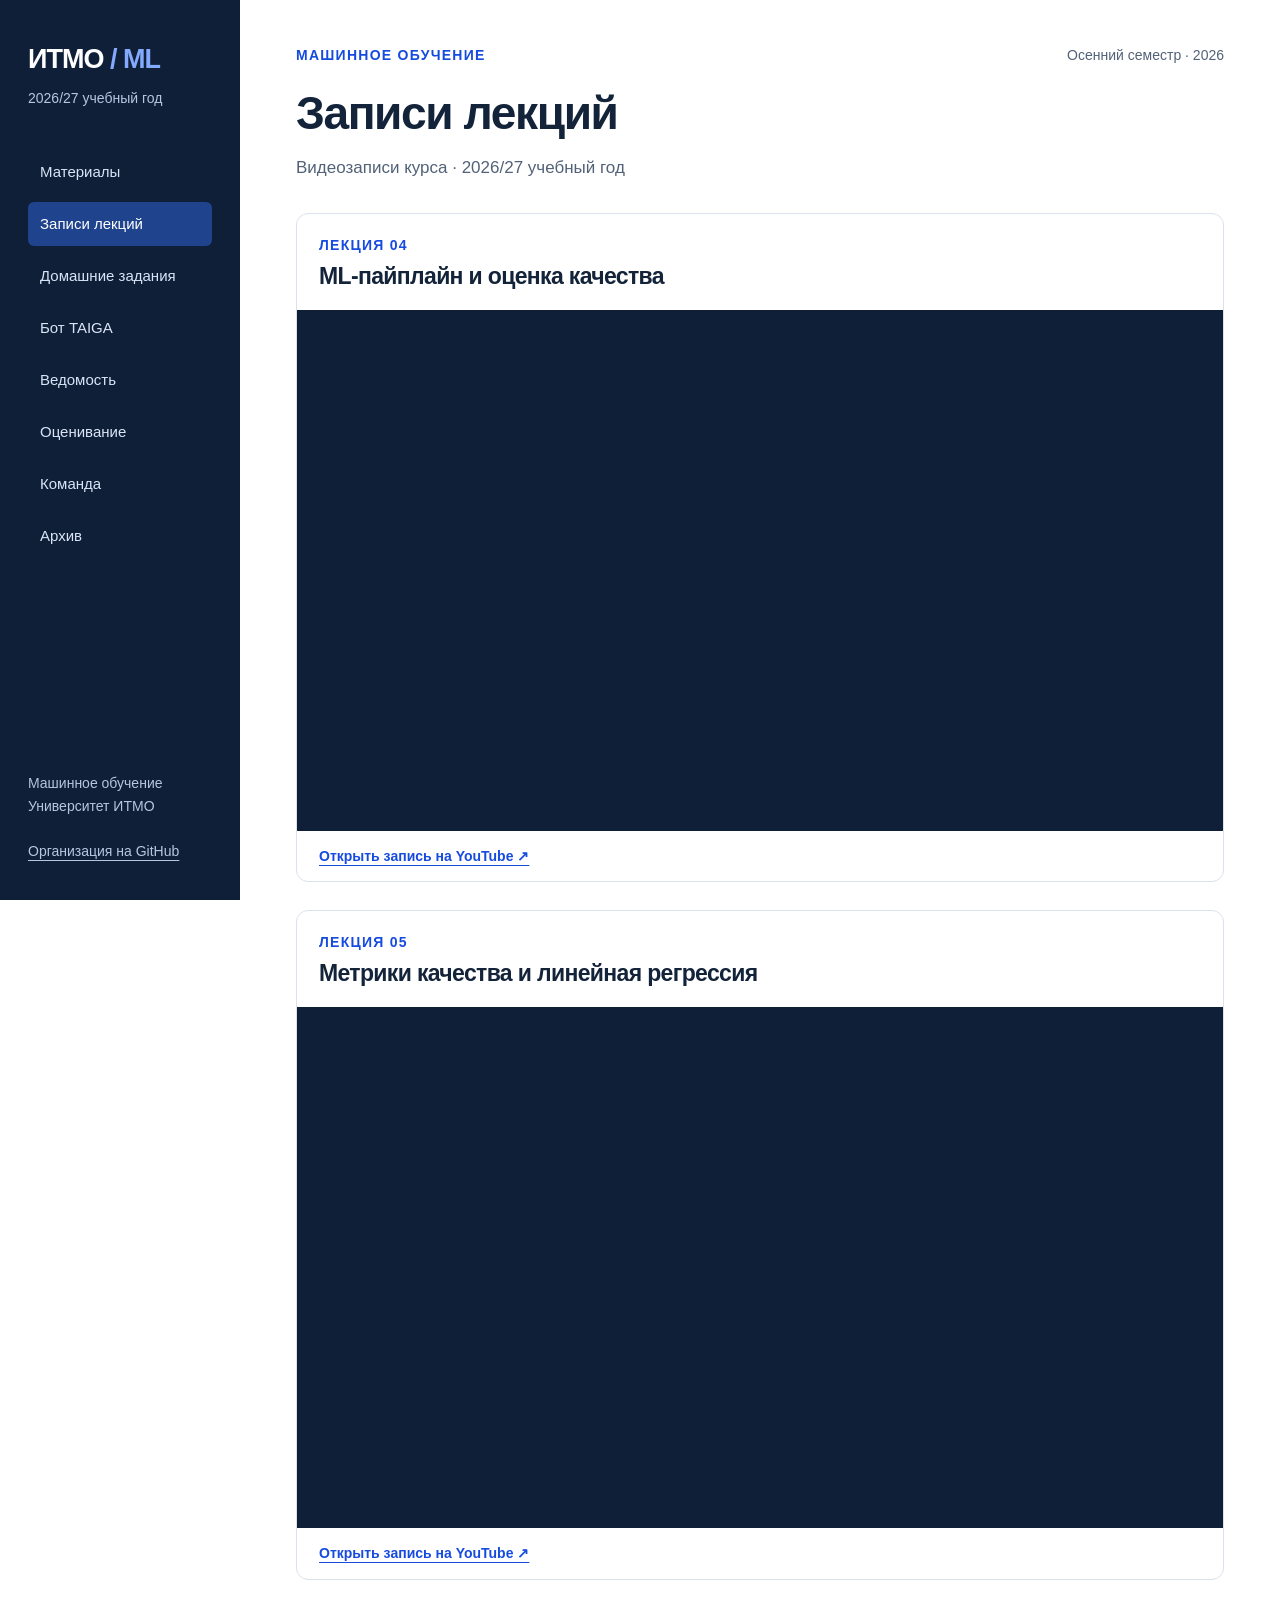
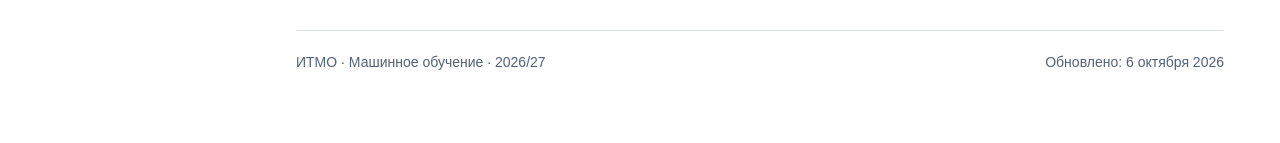
==== docs/recordings.html @ 537c7855 "Add dedicated lecture recordings page" ====
<!doctype html>
<html lang="ru">
<head><meta charset="utf-8"><meta name="viewport" content="width=device-width,initial-scale=1">
<title>Записи лекций · Машинное обучение · ИТМО · 2026/27</title>
<meta name="description" content="Видеозаписи лекций курса машинного обучения ИТМО. 2026/27 учебный год.">
<meta name="theme-color" content="#101f38"><link rel="icon" href="favicon.svg" type="image/svg+xml"><link rel="stylesheet" href="style.css"></head>
<body><a class="skip" href="#main">Перейти к записям</a><aside class="sidebar"><a class="brand" href="#main">ИТМО <span>/ ML</span></a><p class="semester">2026/27 учебный год</p>
<nav aria-label="Разделы курса"><a href="index.html#materials">Материалы</a><a href="recordings.html" aria-current="page">Записи лекций</a><a href="index.html#homework">Домашние задания</a><a href="index.html#taiga">Бот TAIGA</a><a href="index.html#grades">Ведомость</a><a href="index.html#assessment">Оценивание</a><a href="index.html#team">Команда</a><a href="index.html#archive">Архив</a></nav>
<div class="sidefoot">Машинное обучение<br>Университет ИТМО<br><br><a href="https://github.com/ITMO-SE-ML/">Организация на GitHub</a></div></aside><main id="main" class="recordings-page"><header><div class="topline"><span class="eyebrow">Машинное обучение</span><span>Осенний семестр · 2026</span></div><h1>Записи лекций</h1><p class="intro">Видеозаписи курса · 2026/27 учебный год</p></header><div class="recording-list"><article class="recording-card" id="lecture-04"><p class="eyebrow">Лекция 04</p><h2>ML-пайплайн и оценка качества</h2><div class="video-frame"><iframe src="https://www.youtube-nocookie.com/embed/El1Mt77FfAI" title="Запись лекции 4 · Машинное обучение · ИТМО" loading="lazy" referrerpolicy="strict-origin-when-cross-origin" allow="accelerometer; autoplay; clipboard-write; encrypted-media; gyroscope; picture-in-picture; web-share" allowfullscreen></iframe></div><p class="video-link"><a href="https://www.youtube.com/watch?v=El1Mt77FfAI" target="_blank" rel="noopener noreferrer">Открыть запись на YouTube ↗</a></p></article><article class="recording-card" id="lecture-05"><p class="eyebrow">Лекция 05</p><h2>Метрики качества и линейная регрессия</h2><div class="video-frame"><iframe src="https://www.youtube-nocookie.com/embed/atBlki5PKQo" title="Запись лекции 5 · Машинное обучение · ИТМО" loading="lazy" referrerpolicy="strict-origin-when-cross-origin" allow="accelerometer; autoplay; clipboard-write; encrypted-media; gyroscope; picture-in-picture; web-share" allowfullscreen></iframe></div><p class="video-link"><a href="https://www.youtube.com/watch?v=atBlki5PKQo" target="_blank" rel="noopener noreferrer">Открыть запись на YouTube ↗</a></p></article></div><footer><span>ИТМО · Машинное обучение · 2026/27</span><span>Обновлено: 6 октября 2026</span></footer></main></body></html>
---- docs/style.css ----
:root{--ink:#132339;--muted:#526277;--blue:#164bdf;--line:#dbe2ed;--light:#f3f6fb;--nav:#101f38;--white:#fff;--radius:12px;color-scheme:light;font-family:Inter,Arial,Helvetica,sans-serif;font-size:16px}*{box-sizing:border-box}html{scroll-behavior:smooth;scroll-padding-top:24px}body{margin:0;color:var(--ink);background:var(--white);line-height:1.6}a{color:var(--blue);text-underline-offset:4px}a:hover{text-decoration-thickness:2px}a:focus-visible,summary:focus-visible{outline:3px solid #f4ae2b;outline-offset:5px;border-radius:3px}.skip{position:fixed;top:-100px;left:16px;z-index:10;padding:12px;background:#fff}.skip:focus{top:16px}.sidebar{position:fixed;inset:0 auto 0 0;width:240px;background:var(--nav);color:#fff;padding:38px 28px;display:flex;flex-direction:column}.brand{font-size:27px;font-weight:800;letter-spacing:-1px;color:white;text-decoration:none}.brand span{color:#83aaff}.semester{color:#b6c6e0;margin:6px 0 40px;font-size:14px}.sidebar nav{display:grid;gap:8px}.sidebar nav a{color:#d9e5f7;text-decoration:none;padding:10px 12px;border-radius:6px;font-size:15px}.sidebar nav a:hover{background:#243857;color:white}.sidebar nav a[aria-current="page"]{background:#1f438c;color:white}.sidefoot{margin-top:auto;font-size:14px;color:#b6c6e0}.sidefoot a{color:#b6c6e0}main{max-width:1380px;margin-left:240px;padding:44px 56px 70px}.topline{display:flex;justify-content:space-between;gap:16px;font-size:14px;color:var(--muted)}.eyebrow{font-size:14px;font-weight:700;letter-spacing:.09em;text-transform:uppercase;color:var(--blue)}h1{font-size:clamp(32px,3.6vw,48px);line-height:1.12;letter-spacing:-1.4px;margin:22px 0 14px}h2{font-size:28px;letter-spacing:-.65px;line-height:1.2;margin:0}h3{font-size:20px;line-height:1.35;margin:0 0 10px}p{margin:0 0 16px}.intro{color:var(--muted);max-width:680px;font-size:17px}.quick{display:grid;grid-template-columns:repeat(3,minmax(0,1fr));gap:14px;margin:28px 0 42px}.quick a{display:block;text-decoration:none;color:var(--ink);border:1px solid var(--line);border-radius:var(--radius);padding:20px 22px;transition:border-color .15s,background .15s}.quick a:hover{background:var(--light);border-color:var(--blue)}.quick a:first-child{background:var(--blue);border-color:var(--blue);color:white}.quick strong{display:block;font-size:19px}.quick small{display:block;font-size:14px;margin-top:5px;opacity:.85}section{margin-top:46px;scroll-margin-top:24px}.sectionhead{display:flex;align-items:baseline;justify-content:space-between;gap:16px;margin-bottom:20px}.sectionhead span{font-size:14px;color:var(--muted)}.lectures{border-top:2px solid var(--ink)}.lecture{display:grid;grid-template-columns:48px 1fr;gap:18px;padding:22px 0;border-bottom:1px solid var(--line)}.number{font-size:22px;color:var(--blue);font-weight:700}.lecture h3{margin-bottom:6px}.lecture p{color:var(--muted);margin-bottom:10px}.links{display:flex;gap:10px 20px;flex-wrap:wrap;font-size:14px;font-weight:600}.tag{display:inline-block;font-size:13px;font-weight:600;background:#eaf0fc;color:#264c8b;padding:3px 9px;border-radius:4px;vertical-align:middle;margin-left:9px}.pending{background:#f1f3f6;color:#586275}.homeworks{display:grid;grid-template-columns:repeat(2,minmax(0,1fr));gap:20px}.homework{padding:24px;border:1px solid var(--line);border-radius:var(--radius)}.homework .eyebrow{margin-bottom:14px}.homework p{color:var(--muted)}.meta{font-size:14px;border-top:1px solid var(--line);padding-top:12px;margin-top:18px}.button{display:inline-flex;align-items:center;justify-content:center;min-height:44px;padding:9px 18px;border-radius:6px;background:var(--blue);color:#fff;text-decoration:none;font-size:15px;font-weight:600}.button:hover{background:#103ab0}.button.secondary{background:white;color:var(--blue);border:1px solid var(--line)}.note{font-size:15px;color:var(--muted);margin-top:16px}.botbox{background:var(--light);border:1px solid var(--line);border-radius:var(--radius);padding:26px}.botbox ol{margin:20px 0;padding-left:24px;display:grid;gap:10px}.botbox code{font-size:14px;background:#e4eaf4;padding:3px 6px;border-radius:4px}.commands{display:flex;gap:10px 22px;flex-wrap:wrap;font-size:14px;padding-top:16px;border-top:1px solid var(--line)}.gradesbox{border-left:4px solid var(--blue);background:var(--light);padding:24px 28px}.gradesbox p{color:var(--muted);max-width:660px}.scorebar{display:grid;grid-template-columns:3fr 1fr 1fr;gap:5px;margin:22px 0}.scorebar div{background:var(--blue);color:#fff;padding:20px;border-radius:6px}.scorebar div:nth-child(2){background:#324e82}.scorebar div:nth-child(3){background:#132339}.scorebar strong{display:block;font-size:30px;line-height:1.2}.scorebar span{font-size:14px}.rules{display:grid;grid-template-columns:1fr 1fr;gap:28px;margin-top:25px}.rules p{color:var(--muted)}.tablewrap{overflow-x:auto}table{width:100%;border-collapse:collapse;font-size:15px}th,td{text-align:left;padding:12px 14px;border-bottom:1px solid var(--line);vertical-align:top}th{background:var(--light);font-size:14px}details{border:1px solid var(--line);border-radius:8px;margin-top:15px;padding:16px 20px}summary{cursor:pointer;font-size:17px;font-weight:600}details ul{padding-left:20px;display:grid;gap:10px}.team{display:grid;grid-template-columns:repeat(3,minmax(0,1fr));gap:20px}.team p{color:var(--muted)}footer{border-top:1px solid var(--line);margin-top:50px;padding-top:20px;font-size:14px;color:var(--muted);display:flex;justify-content:space-between;gap:20px}.muted{color:var(--muted)}@media(min-width:1600px){main{margin-right:auto}}@media(max-width:1100px){.sidebar{width:200px;padding:28px 20px}main{margin-left:200px;padding:34px 30px}.quick a{padding:17px 15px}.scorebar div{padding:18px 13px}}@media(max-width:800px){.sidebar{position:static;width:auto;padding:18px 22px;display:block}.brand{font-size:23px}.semester{margin:0;font-size:14px}.sidebar nav{display:flex;overflow-x:auto;gap:4px;margin-top:14px;padding-bottom:4px}.sidebar nav a{white-space:nowrap;font-size:14px;padding:7px 10px}.sidefoot{display:none}main{margin:0;padding:26px 22px 45px}.topline{font-size:13px}.quick{gap:10px;margin-bottom:30px}.quick strong{font-size:16px}.quick small{font-size:13px}.sectionhead{align-items:flex-start;flex-direction:column;gap:8px}.rules{grid-template-columns:1fr;gap:14px}.homework{padding:20px}h2{font-size:25px}}@media(max-width:540px){.quick{grid-template-columns:1fr}.quick a{padding:15px 18px}.quick strong{font-size:18px}.quick small{font-size:14px}.homeworks,.team{grid-template-columns:1fr}.scorebar{grid-template-columns:1fr}.scorebar div{display:flex;align-items:center;gap:18px;padding:14px 18px}.scorebar strong{min-width:40px}.lecture{grid-template-columns:32px 1fr;gap:12px}.botbox,.gradesbox{padding:20px}.tag{margin:8px 0 0;display:table}footer{flex-direction:column;gap:6px}.topline{flex-wrap:wrap}}@media(prefers-reduced-motion:reduce){html{scroll-behavior:auto}*{transition:none!important}}@media print{.sidebar,.quick,.skip{display:none}main{margin:0;padding:0}section{break-inside:avoid}details{display:block}a{color:#111}.scorebar div{background:white!important;color:#111;border:1px solid #aaa}}

/* Lecture recordings */
.lecture>div{min-width:0}.recording{margin-top:16px;padding:0;overflow:hidden}.recording summary{padding:14px 18px;color:var(--blue);font-size:15px}.recording[open] summary{border-bottom:1px solid var(--line)}.video-frame{position:relative;aspect-ratio:16/9;background:var(--nav)}.video-frame iframe{position:absolute;inset:0;width:100%;height:100%;border:0}.lecture .video-link{margin:0;padding:12px 18px;font-size:14px}.video-link a{font-weight:600}@media print{.video-frame{display:none}}

/* Recording library */
.recordings-page{max-width:1240px}.recording-list{display:grid;gap:28px;margin-top:32px}.recording-card{min-width:0;border:1px solid var(--line);border-radius:var(--radius);overflow:hidden}.recording-card>.eyebrow{margin:0;padding:20px 22px 6px}.recording-card h2{font-size:23px;padding:0 22px 20px}.recording-card .video-link{margin:0;padding:14px 22px;font-size:14px}@media(max-width:540px){.recording-card>.eyebrow{padding:16px 16px 6px}.recording-card h2{font-size:20px;padding:0 16px 16px}.recording-card .video-link{padding:12px 16px}.recording-list{gap:22px}}
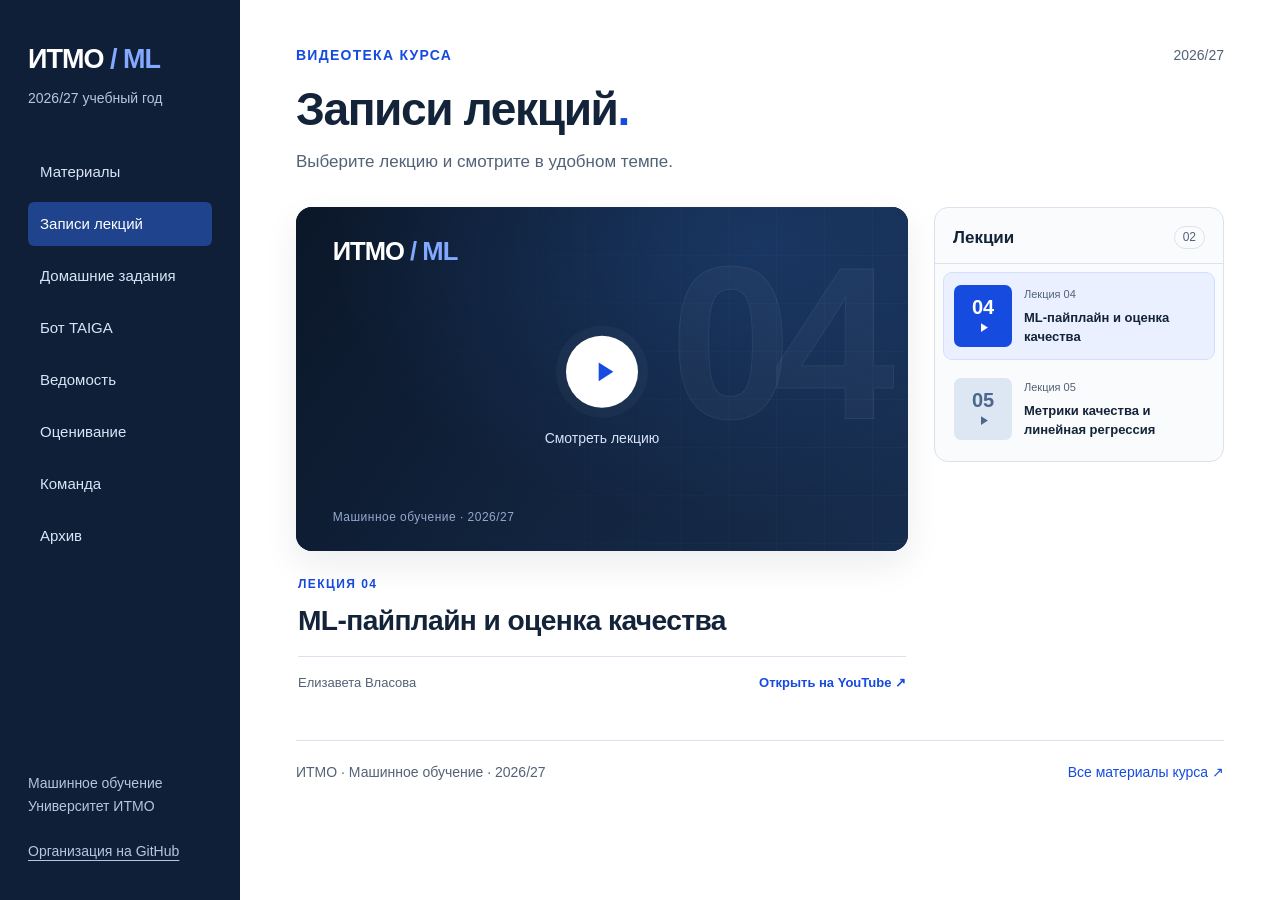
==== commit 6b803e88: "Redesign recordings library with a single player and lecture playlist" ====
--- a/docs/recordings.html
+++ b/docs/recordings.html
@@ -6,4 +6,4 @@
 <meta name="theme-color" content="#101f38"><link rel="icon" href="favicon.svg" type="image/svg+xml"><link rel="stylesheet" href="style.css"></head>
 <body><a class="skip" href="#main">Перейти к записям</a><aside class="sidebar"><a class="brand" href="#main">ИТМО <span>/ ML</span></a><p class="semester">2026/27 учебный год</p>
 <nav aria-label="Разделы курса"><a href="index.html#materials">Материалы</a><a href="recordings.html" aria-current="page">Записи лекций</a><a href="index.html#homework">Домашние задания</a><a href="index.html#taiga">Бот TAIGA</a><a href="index.html#grades">Ведомость</a><a href="index.html#assessment">Оценивание</a><a href="index.html#team">Команда</a><a href="index.html#archive">Архив</a></nav>
-<div class="sidefoot">Машинное обучение<br>Университет ИТМО<br><br><a href="https://github.com/ITMO-SE-ML/">Организация на GitHub</a></div></aside><main id="main" class="recordings-page"><header><div class="topline"><span class="eyebrow">Машинное обучение</span><span>Осенний семестр · 2026</span></div><h1>Записи лекций</h1><p class="intro">Видеозаписи курса · 2026/27 учебный год</p></header><div class="recording-list"><article class="recording-card" id="lecture-04"><p class="eyebrow">Лекция 04</p><h2>ML-пайплайн и оценка качества</h2><div class="video-frame"><iframe src="https://www.youtube-nocookie.com/embed/El1Mt77FfAI" title="Запись лекции 4 · Машинное обучение · ИТМО" loading="lazy" referrerpolicy="strict-origin-when-cross-origin" allow="accelerometer; autoplay; clipboard-write; encrypted-media; gyroscope; picture-in-picture; web-share" allowfullscreen></iframe></div><p class="video-link"><a href="https://www.youtube.com/watch?v=El1Mt77FfAI" target="_blank" rel="noopener noreferrer">Открыть запись на YouTube ↗</a></p></article><article class="recording-card" id="lecture-05"><p class="eyebrow">Лекция 05</p><h2>Метрики качества и линейная регрессия</h2><div class="video-frame"><iframe src="https://www.youtube-nocookie.com/embed/atBlki5PKQo" title="Запись лекции 5 · Машинное обучение · ИТМО" loading="lazy" referrerpolicy="strict-origin-when-cross-origin" allow="accelerometer; autoplay; clipboard-write; encrypted-media; gyroscope; picture-in-picture; web-share" allowfullscreen></iframe></div><p class="video-link"><a href="https://www.youtube.com/watch?v=atBlki5PKQo" target="_blank" rel="noopener noreferrer">Открыть запись на YouTube ↗</a></p></article></div><footer><span>ИТМО · Машинное обучение · 2026/27</span><span>Обновлено: 6 октября 2026</span></footer></main></body></html>+<div class="sidefoot">Машинное обучение<br>Университет ИТМО<br><br><a href="https://github.com/ITMO-SE-ML/">Организация на GitHub</a></div></aside><main id="main" class="recordings-page"><header class="library-header"><div class="topline"><span class="eyebrow">Видеотека курса</span><span>2026/27</span></div><h1>Записи лекций<span class="library-dot">.</span></h1><p class="intro">Выберите лекцию и смотрите в удобном темпе.</p></header><div class="watch-layout"><div class="watch-main"><div class="player-screen video-frame"><button type="button" class="player-cover" id="play-recording" aria-label="Смотреть лекцию 04"><span class="cover-brand">ИТМО <span>/ ML</span></span><span class="cover-number" id="cover-number" aria-hidden="true">04</span><span class="cover-play"><svg viewBox="0 0 24 24" aria-hidden="true"><path d="M8 5v14l11-7z" fill="currentColor"/></svg></span><span class="cover-caption">Смотреть лекцию</span><span class="cover-semester">Машинное обучение · 2026/27</span></button><iframe id="recording-player" title="Запись лекции 04" hidden referrerpolicy="strict-origin-when-cross-origin" allow="accelerometer; autoplay; clipboard-write; encrypted-media; gyroscope; picture-in-picture; web-share" allowfullscreen></iframe></div><div class="watch-info" aria-live="polite"><p class="watch-kicker" id="watch-number">Лекция 04</p><h2 id="watch-title">ML-пайплайн и оценка качества</h2><div class="watch-actions"><span class="watch-author">Елизавета Власова</span><a id="watch-youtube" href="https://www.youtube.com/watch?v=El1Mt77FfAI" target="_blank" rel="noopener noreferrer">Открыть на YouTube ↗</a></div></div></div><aside class="playlist" aria-label="Выбор лекции"><div class="playlist-heading"><h2>Лекции</h2><span>02</span></div><div class="playlist-options"><a class="recording-option" id="lecture-04" href="https://www.youtube.com/watch?v=El1Mt77FfAI" data-video="El1Mt77FfAI" data-number="04" data-title="ML-пайплайн и оценка качества" aria-current="true"><span class="option-art" aria-hidden="true"><span>04</span><svg viewBox="0 0 24 24"><path d="M8 5v14l11-7z" fill="currentColor"/></svg></span><span class="option-copy"><small>Лекция 04</small><strong>ML-пайплайн и оценка качества</strong></span></a><a class="recording-option" id="lecture-05" href="https://www.youtube.com/watch?v=atBlki5PKQo" data-video="atBlki5PKQo" data-number="05" data-title="Метрики качества и линейная регрессия"><span class="option-art" aria-hidden="true"><span>05</span><svg viewBox="0 0 24 24"><path d="M8 5v14l11-7z" fill="currentColor"/></svg></span><span class="option-copy"><small>Лекция 05</small><strong>Метрики качества и линейная регрессия</strong></span></a></div></aside></div><script src="recordings.js" defer></script><footer><span>ИТМО · Машинное обучение · 2026/27</span><a href="index.html#materials">Все материалы курса ↗</a></footer></main></body></html>
--- a/docs/style.css
+++ b/docs/style.css
@@ -4,4 +4,4 @@
 .lecture>div{min-width:0}.recording{margin-top:16px;padding:0;overflow:hidden}.recording summary{padding:14px 18px;color:var(--blue);font-size:15px}.recording[open] summary{border-bottom:1px solid var(--line)}.video-frame{position:relative;aspect-ratio:16/9;background:var(--nav)}.video-frame iframe{position:absolute;inset:0;width:100%;height:100%;border:0}.lecture .video-link{margin:0;padding:12px 18px;font-size:14px}.video-link a{font-weight:600}@media print{.video-frame{display:none}}
 
 /* Recording library */
-.recordings-page{max-width:1240px}.recording-list{display:grid;gap:28px;margin-top:32px}.recording-card{min-width:0;border:1px solid var(--line);border-radius:var(--radius);overflow:hidden}.recording-card>.eyebrow{margin:0;padding:20px 22px 6px}.recording-card h2{font-size:23px;padding:0 22px 20px}.recording-card .video-link{margin:0;padding:14px 22px;font-size:14px}@media(max-width:540px){.recording-card>.eyebrow{padding:16px 16px 6px}.recording-card h2{font-size:20px;padding:0 16px 16px}.recording-card .video-link{padding:12px 16px}.recording-list{gap:22px}}
+.recordings-page{max-width:1620px}.library-header{margin-bottom:32px}.library-header h1{margin:18px 0 12px}.library-dot{color:var(--blue)}.watch-layout{display:grid;grid-template-columns:minmax(0,1fr) 290px;gap:26px;align-items:start}.watch-main{min-width:0}.player-screen{overflow:hidden;border-radius:16px;box-shadow:0 14px 35px #101f3814}.player-screen iframe[hidden]{display:none}.player-cover{position:absolute;inset:0;width:100%;height:100%;border:0;cursor:pointer;color:white;background:radial-gradient(ellipse at 75% 10%,#25539a66,transparent 65%),linear-gradient(125deg,#0b1729,#172d4e);font:inherit;overflow:hidden;text-align:left}.player-cover:before{content:"";position:absolute;inset:0;background-image:linear-gradient(#ffffff06 1px,transparent 1px),linear-gradient(90deg,#ffffff06 1px,transparent 1px);background-size:48px 48px;mask-image:linear-gradient(90deg,transparent,#000)}.cover-brand{position:absolute;top:7%;left:6%;font-size:clamp(18px,2vw,26px);font-weight:800;letter-spacing:-1px}.cover-brand>span{color:#82a9ff}.cover-number{position:absolute;right:5%;top:0;font-size:clamp(100px,17vw,230px);line-height:1.25;font-weight:800;letter-spacing:-.08em;color:#ffffff08;-webkit-text-stroke:1px #ffffff12}.cover-play{position:absolute;top:50%;left:50%;transform:translate(-50%,-60%);width:72px;height:72px;border-radius:50%;background:#fff;display:grid;place-items:center;color:var(--blue);box-shadow:0 0 0 10px #ffffff08;transition:transform .18s,box-shadow .18s}.cover-play svg{width:32px;height:32px;margin-left:3px}.player-cover:hover .cover-play{transform:translate(-50%,-60%) scale(1.07);box-shadow:0 0 0 14px #ffffff0c}.cover-caption{position:absolute;top:calc(50% + 48px);left:0;right:0;text-align:center;font-size:14px;color:#d7e3f8}.cover-semester{position:absolute;left:6%;bottom:7%;font-size:12px;color:#92a9ce;letter-spacing:.04em}.player-cover:focus-visible{outline:3px solid #f4ae2b;outline-offset:-5px}.watch-info{padding:24px 2px 0}.watch-kicker{font-size:12px;text-transform:uppercase;letter-spacing:.12em;color:var(--blue);font-weight:700;margin-bottom:8px}.watch-info h2{font-size:clamp(23px,2.2vw,30px);line-height:1.25;letter-spacing:-.6px;max-width:760px}.watch-actions{display:flex;justify-content:space-between;align-items:center;gap:12px;margin-top:18px;padding-top:16px;border-top:1px solid var(--line);font-size:13px}.watch-author{color:var(--muted)}.watch-actions a{text-decoration:none;font-weight:600}.playlist{border:1px solid var(--line);border-radius:14px;background:#fafbfd;overflow:hidden}.playlist-heading{display:flex;align-items:center;justify-content:space-between;padding:18px 18px 14px;border-bottom:1px solid var(--line)}.playlist-heading h2{font-size:17px;letter-spacing:0}.playlist-heading>span{font-size:12px;color:var(--muted);border:1px solid var(--line);border-radius:20px;padding:1px 8px}.playlist-options{padding:8px;display:grid;gap:5px}.recording-option{display:flex;align-items:center;gap:12px;padding:12px 10px;text-decoration:none;color:var(--ink);border:1px solid transparent;border-radius:9px;transition:background .15s,border-color .15s}.recording-option:hover{background:#eef2f8}.recording-option[aria-current="true"]{background:#eaf0ff;border-color:#d2dfff}.option-art{width:58px;height:62px;flex-shrink:0;display:flex;flex-direction:column;justify-content:center;align-items:center;background:#dde6f3;border-radius:7px;color:#4c678e;gap:3px}.option-art>span{font-size:20px;font-weight:800;line-height:1}.option-art svg{width:15px;height:15px}.recording-option[aria-current="true"] .option-art{background:var(--blue);color:#fff}.option-copy{display:grid;gap:5px;min-width:0}.option-copy small{font-size:11px;color:var(--muted)}.option-copy strong{font-size:13px;line-height:1.45;font-weight:600}.recordings-page footer{margin-top:46px}.recordings-page footer a{text-decoration:none}@media(max-width:1200px){.watch-layout{grid-template-columns:minmax(0,1fr)}.playlist-options{grid-template-columns:repeat(2,minmax(0,1fr))}.cover-number{font-size:clamp(140px,25vw,240px)}}@media(max-width:540px){.library-header{margin-bottom:24px}.library-header h1{font-size:34px}.player-screen{border-radius:11px}.cover-play{width:54px;height:54px}.cover-play svg{width:26px;height:26px}.cover-caption{top:calc(50% + 36px);font-size:12px}.cover-semester{font-size:9px}.cover-number{font-size:120px}.watch-info{padding-top:20px}.watch-actions{align-items:flex-start;flex-direction:column;gap:8px}.playlist-options{grid-template-columns:1fr}.watch-layout{gap:24px}.recordings-page footer{margin-top:32px}}@media print{.player-cover{display:none}.watch-layout{display:block}}
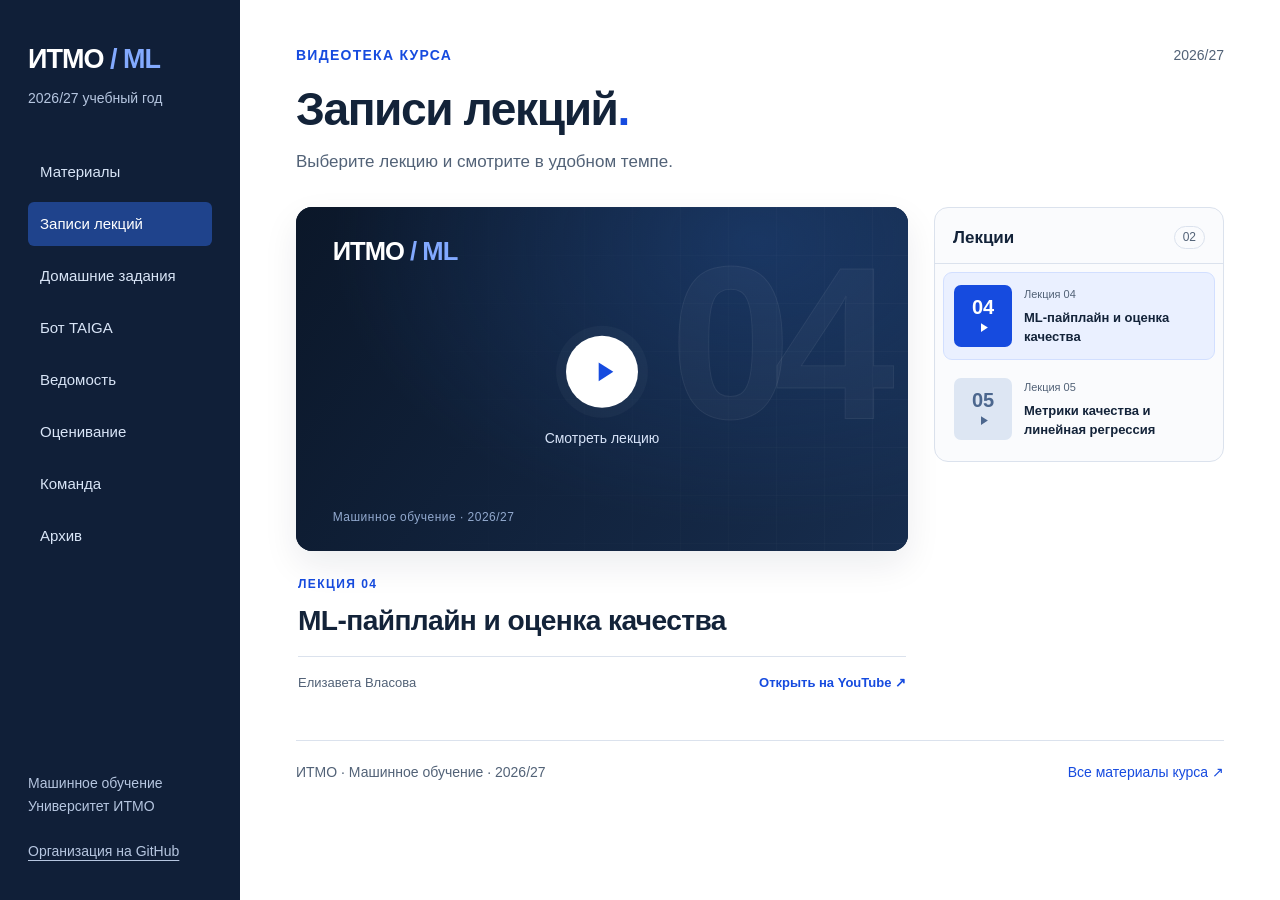
==== commit 28af3f44: "Fix recordings logo link to course home page" ====
--- a/docs/recordings.html
+++ b/docs/recordings.html
@@ -4,6 +4,6 @@
 <title>Записи лекций · Машинное обучение · ИТМО · 2026/27</title>
 <meta name="description" content="Видеозаписи лекций курса машинного обучения ИТМО. 2026/27 учебный год.">
 <meta name="theme-color" content="#101f38"><link rel="icon" href="favicon.svg" type="image/svg+xml"><link rel="stylesheet" href="style.css"></head>
-<body><a class="skip" href="#main">Перейти к записям</a><aside class="sidebar"><a class="brand" href="#main">ИТМО <span>/ ML</span></a><p class="semester">2026/27 учебный год</p>
+<body><a class="skip" href="#main">Перейти к записям</a><aside class="sidebar"><a class="brand" href="index.html">ИТМО <span>/ ML</span></a><p class="semester">2026/27 учебный год</p>
 <nav aria-label="Разделы курса"><a href="index.html#materials">Материалы</a><a href="recordings.html" aria-current="page">Записи лекций</a><a href="index.html#homework">Домашние задания</a><a href="index.html#taiga">Бот TAIGA</a><a href="index.html#grades">Ведомость</a><a href="index.html#assessment">Оценивание</a><a href="index.html#team">Команда</a><a href="index.html#archive">Архив</a></nav>
 <div class="sidefoot">Машинное обучение<br>Университет ИТМО<br><br><a href="https://github.com/ITMO-SE-ML/">Организация на GitHub</a></div></aside><main id="main" class="recordings-page"><header class="library-header"><div class="topline"><span class="eyebrow">Видеотека курса</span><span>2026/27</span></div><h1>Записи лекций<span class="library-dot">.</span></h1><p class="intro">Выберите лекцию и смотрите в удобном темпе.</p></header><div class="watch-layout"><div class="watch-main"><div class="player-screen video-frame"><button type="button" class="player-cover" id="play-recording" aria-label="Смотреть лекцию 04"><span class="cover-brand">ИТМО <span>/ ML</span></span><span class="cover-number" id="cover-number" aria-hidden="true">04</span><span class="cover-play"><svg viewBox="0 0 24 24" aria-hidden="true"><path d="M8 5v14l11-7z" fill="currentColor"/></svg></span><span class="cover-caption">Смотреть лекцию</span><span class="cover-semester">Машинное обучение · 2026/27</span></button><iframe id="recording-player" title="Запись лекции 04" hidden referrerpolicy="strict-origin-when-cross-origin" allow="accelerometer; autoplay; clipboard-write; encrypted-media; gyroscope; picture-in-picture; web-share" allowfullscreen></iframe></div><div class="watch-info" aria-live="polite"><p class="watch-kicker" id="watch-number">Лекция 04</p><h2 id="watch-title">ML-пайплайн и оценка качества</h2><div class="watch-actions"><span class="watch-author">Елизавета Власова</span><a id="watch-youtube" href="https://www.youtube.com/watch?v=El1Mt77FfAI" target="_blank" rel="noopener noreferrer">Открыть на YouTube ↗</a></div></div></div><aside class="playlist" aria-label="Выбор лекции"><div class="playlist-heading"><h2>Лекции</h2><span>02</span></div><div class="playlist-options"><a class="recording-option" id="lecture-04" href="https://www.youtube.com/watch?v=El1Mt77FfAI" data-video="El1Mt77FfAI" data-number="04" data-title="ML-пайплайн и оценка качества" aria-current="true"><span class="option-art" aria-hidden="true"><span>04</span><svg viewBox="0 0 24 24"><path d="M8 5v14l11-7z" fill="currentColor"/></svg></span><span class="option-copy"><small>Лекция 04</small><strong>ML-пайплайн и оценка качества</strong></span></a><a class="recording-option" id="lecture-05" href="https://www.youtube.com/watch?v=atBlki5PKQo" data-video="atBlki5PKQo" data-number="05" data-title="Метрики качества и линейная регрессия"><span class="option-art" aria-hidden="true"><span>05</span><svg viewBox="0 0 24 24"><path d="M8 5v14l11-7z" fill="currentColor"/></svg></span><span class="option-copy"><small>Лекция 05</small><strong>Метрики качества и линейная регрессия</strong></span></a></div></aside></div><script src="recordings.js" defer></script><footer><span>ИТМО · Машинное обучение · 2026/27</span><a href="index.html#materials">Все материалы курса ↗</a></footer></main></body></html>
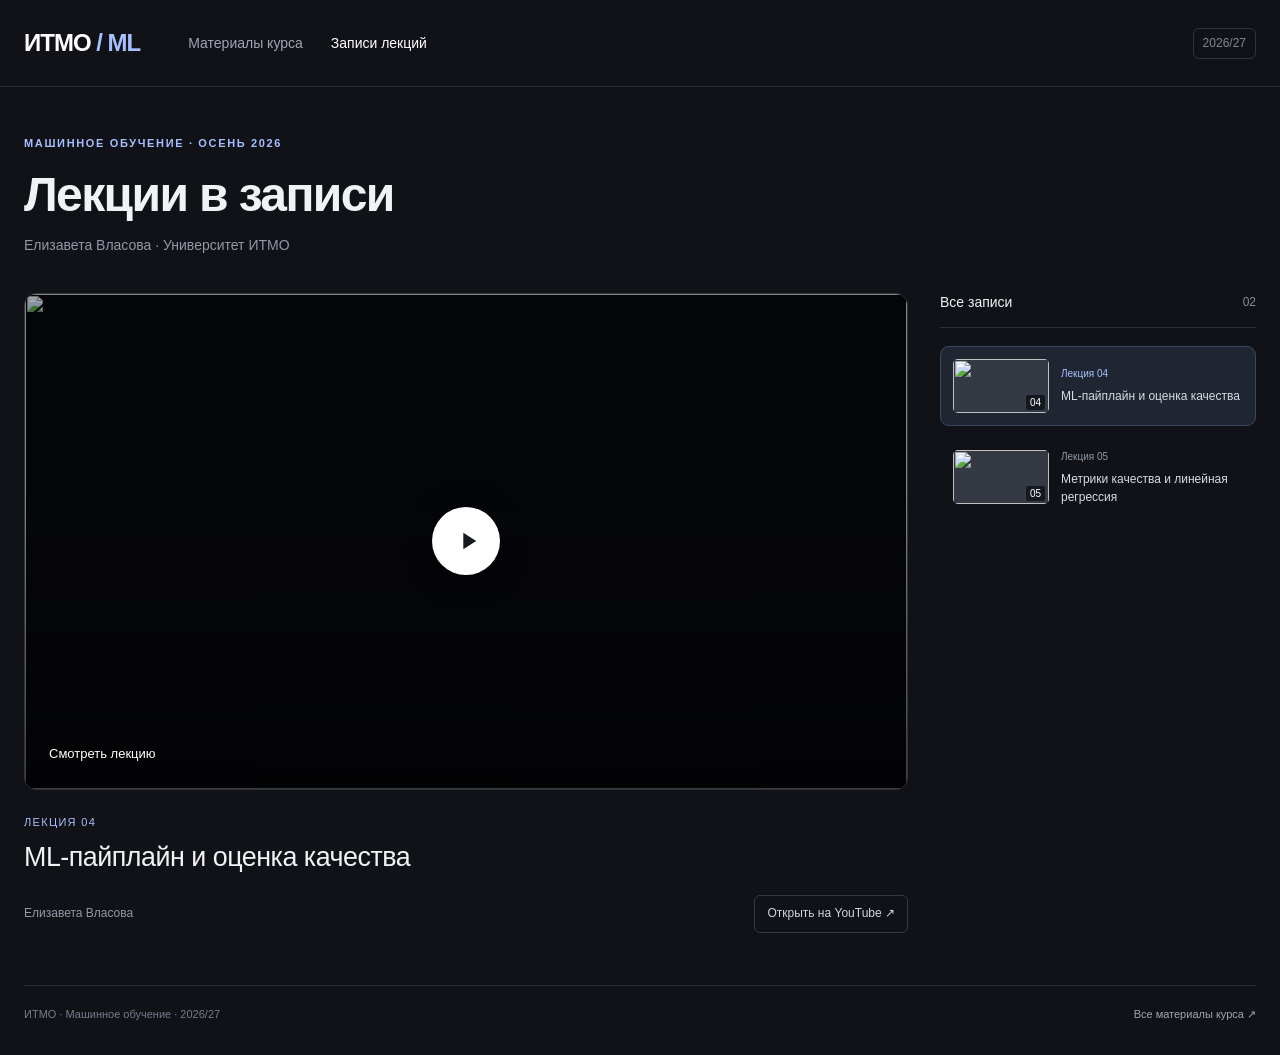
==== commit 50a36692: "Rebuild video library with cinematic layout and real lecture previews" ====
--- a/docs/recordings.html
+++ b/docs/recordings.html
@@ -4,6 +4,4 @@
 <title>Записи лекций · Машинное обучение · ИТМО · 2026/27</title>
 <meta name="description" content="Видеозаписи лекций курса машинного обучения ИТМО. 2026/27 учебный год.">
 <meta name="theme-color" content="#101f38"><link rel="icon" href="favicon.svg" type="image/svg+xml"><link rel="stylesheet" href="style.css"></head>
-<body><a class="skip" href="#main">Перейти к записям</a><aside class="sidebar"><a class="brand" href="index.html">ИТМО <span>/ ML</span></a><p class="semester">2026/27 учебный год</p>
-<nav aria-label="Разделы курса"><a href="index.html#materials">Материалы</a><a href="recordings.html" aria-current="page">Записи лекций</a><a href="index.html#homework">Домашние задания</a><a href="index.html#taiga">Бот TAIGA</a><a href="index.html#grades">Ведомость</a><a href="index.html#assessment">Оценивание</a><a href="index.html#team">Команда</a><a href="index.html#archive">Архив</a></nav>
-<div class="sidefoot">Машинное обучение<br>Университет ИТМО<br><br><a href="https://github.com/ITMO-SE-ML/">Организация на GitHub</a></div></aside><main id="main" class="recordings-page"><header class="library-header"><div class="topline"><span class="eyebrow">Видеотека курса</span><span>2026/27</span></div><h1>Записи лекций<span class="library-dot">.</span></h1><p class="intro">Выберите лекцию и смотрите в удобном темпе.</p></header><div class="watch-layout"><div class="watch-main"><div class="player-screen video-frame"><button type="button" class="player-cover" id="play-recording" aria-label="Смотреть лекцию 04"><span class="cover-brand">ИТМО <span>/ ML</span></span><span class="cover-number" id="cover-number" aria-hidden="true">04</span><span class="cover-play"><svg viewBox="0 0 24 24" aria-hidden="true"><path d="M8 5v14l11-7z" fill="currentColor"/></svg></span><span class="cover-caption">Смотреть лекцию</span><span class="cover-semester">Машинное обучение · 2026/27</span></button><iframe id="recording-player" title="Запись лекции 04" hidden referrerpolicy="strict-origin-when-cross-origin" allow="accelerometer; autoplay; clipboard-write; encrypted-media; gyroscope; picture-in-picture; web-share" allowfullscreen></iframe></div><div class="watch-info" aria-live="polite"><p class="watch-kicker" id="watch-number">Лекция 04</p><h2 id="watch-title">ML-пайплайн и оценка качества</h2><div class="watch-actions"><span class="watch-author">Елизавета Власова</span><a id="watch-youtube" href="https://www.youtube.com/watch?v=El1Mt77FfAI" target="_blank" rel="noopener noreferrer">Открыть на YouTube ↗</a></div></div></div><aside class="playlist" aria-label="Выбор лекции"><div class="playlist-heading"><h2>Лекции</h2><span>02</span></div><div class="playlist-options"><a class="recording-option" id="lecture-04" href="https://www.youtube.com/watch?v=El1Mt77FfAI" data-video="El1Mt77FfAI" data-number="04" data-title="ML-пайплайн и оценка качества" aria-current="true"><span class="option-art" aria-hidden="true"><span>04</span><svg viewBox="0 0 24 24"><path d="M8 5v14l11-7z" fill="currentColor"/></svg></span><span class="option-copy"><small>Лекция 04</small><strong>ML-пайплайн и оценка качества</strong></span></a><a class="recording-option" id="lecture-05" href="https://www.youtube.com/watch?v=atBlki5PKQo" data-video="atBlki5PKQo" data-number="05" data-title="Метрики качества и линейная регрессия"><span class="option-art" aria-hidden="true"><span>05</span><svg viewBox="0 0 24 24"><path d="M8 5v14l11-7z" fill="currentColor"/></svg></span><span class="option-copy"><small>Лекция 05</small><strong>Метрики качества и линейная регрессия</strong></span></a></div></aside></div><script src="recordings.js" defer></script><footer><span>ИТМО · Машинное обучение · 2026/27</span><a href="index.html#materials">Все материалы курса ↗</a></footer></main></body></html>+<body class="recordings-body"><a class="skip" href="#main">Перейти к записям</a><div class="library-topbar"><a class="brand" href="index.html">ИТМО <span>/ ML</span></a><nav aria-label="Навигация курса"><a href="index.html">Материалы курса</a><a href="recordings.html" aria-current="page">Записи лекций</a></nav><span class="library-year">2026/27</span></div><main id="main" class="recordings-page"><header class="library-header"><p class="eyebrow">Машинное обучение · Осень 2026</p><h1>Лекции в записи</h1><p class="intro">Елизавета Власова · Университет ИТМО</p></header><div class="watch-layout"><div class="watch-main"><div class="player-screen video-frame"><button type="button" class="player-cover" id="play-recording" aria-label="Смотреть лекцию 04"><img class="cover-image" id="cover-image" src="https://i.ytimg.com/vi/El1Mt77FfAI/maxresdefault.jpg" alt=""><span class="cover-number" id="cover-number" aria-hidden="true">04</span><span class="cover-play"><svg viewBox="0 0 24 24" aria-hidden="true"><path d="M8 5v14l11-7z" fill="currentColor"/></svg></span><span class="cover-caption">Смотреть лекцию</span></button><iframe id="recording-player" title="Запись лекции 04" hidden referrerpolicy="strict-origin-when-cross-origin" allow="accelerometer; autoplay; clipboard-write; encrypted-media; gyroscope; picture-in-picture; web-share" allowfullscreen></iframe></div><div class="watch-info" aria-live="polite"><p class="watch-kicker" id="watch-number">Лекция 04</p><h2 id="watch-title">ML-пайплайн и оценка качества</h2><div class="watch-actions"><span class="watch-author">Елизавета Власова</span><a id="watch-youtube" href="https://www.youtube.com/watch?v=El1Mt77FfAI" target="_blank" rel="noopener noreferrer">Открыть на YouTube ↗</a></div></div></div><aside class="playlist" aria-label="Выбор лекции"><div class="playlist-heading"><h2>Все записи</h2><span>02</span></div><div class="playlist-options"><a class="recording-option" id="lecture-04" href="https://www.youtube.com/watch?v=El1Mt77FfAI" data-video="El1Mt77FfAI" data-number="04" data-title="ML-пайплайн и оценка качества" aria-current="true"><span class="option-art" aria-hidden="true"><img src="https://i.ytimg.com/vi/El1Mt77FfAI/hqdefault.jpg" alt="" loading="lazy"><span>04</span></span><span class="option-copy"><small>Лекция 04</small><strong>ML-пайплайн и оценка качества</strong></span></a><a class="recording-option" id="lecture-05" href="https://www.youtube.com/watch?v=atBlki5PKQo" data-video="atBlki5PKQo" data-number="05" data-title="Метрики качества и линейная регрессия"><span class="option-art" aria-hidden="true"><img src="https://i.ytimg.com/vi/atBlki5PKQo/hqdefault.jpg" alt="" loading="lazy"><span>05</span></span><span class="option-copy"><small>Лекция 05</small><strong>Метрики качества и линейная регрессия</strong></span></a></div></aside></div><script src="recordings.js" defer></script><footer><span>ИТМО · Машинное обучение · 2026/27</span><a href="index.html#materials">Все материалы курса ↗</a></footer></main></body></html>
--- a/docs/style.css
+++ b/docs/style.css
@@ -4,4 +4,4 @@
 .lecture>div{min-width:0}.recording{margin-top:16px;padding:0;overflow:hidden}.recording summary{padding:14px 18px;color:var(--blue);font-size:15px}.recording[open] summary{border-bottom:1px solid var(--line)}.video-frame{position:relative;aspect-ratio:16/9;background:var(--nav)}.video-frame iframe{position:absolute;inset:0;width:100%;height:100%;border:0}.lecture .video-link{margin:0;padding:12px 18px;font-size:14px}.video-link a{font-weight:600}@media print{.video-frame{display:none}}
 
 /* Recording library */
-.recordings-page{max-width:1620px}.library-header{margin-bottom:32px}.library-header h1{margin:18px 0 12px}.library-dot{color:var(--blue)}.watch-layout{display:grid;grid-template-columns:minmax(0,1fr) 290px;gap:26px;align-items:start}.watch-main{min-width:0}.player-screen{overflow:hidden;border-radius:16px;box-shadow:0 14px 35px #101f3814}.player-screen iframe[hidden]{display:none}.player-cover{position:absolute;inset:0;width:100%;height:100%;border:0;cursor:pointer;color:white;background:radial-gradient(ellipse at 75% 10%,#25539a66,transparent 65%),linear-gradient(125deg,#0b1729,#172d4e);font:inherit;overflow:hidden;text-align:left}.player-cover:before{content:"";position:absolute;inset:0;background-image:linear-gradient(#ffffff06 1px,transparent 1px),linear-gradient(90deg,#ffffff06 1px,transparent 1px);background-size:48px 48px;mask-image:linear-gradient(90deg,transparent,#000)}.cover-brand{position:absolute;top:7%;left:6%;font-size:clamp(18px,2vw,26px);font-weight:800;letter-spacing:-1px}.cover-brand>span{color:#82a9ff}.cover-number{position:absolute;right:5%;top:0;font-size:clamp(100px,17vw,230px);line-height:1.25;font-weight:800;letter-spacing:-.08em;color:#ffffff08;-webkit-text-stroke:1px #ffffff12}.cover-play{position:absolute;top:50%;left:50%;transform:translate(-50%,-60%);width:72px;height:72px;border-radius:50%;background:#fff;display:grid;place-items:center;color:var(--blue);box-shadow:0 0 0 10px #ffffff08;transition:transform .18s,box-shadow .18s}.cover-play svg{width:32px;height:32px;margin-left:3px}.player-cover:hover .cover-play{transform:translate(-50%,-60%) scale(1.07);box-shadow:0 0 0 14px #ffffff0c}.cover-caption{position:absolute;top:calc(50% + 48px);left:0;right:0;text-align:center;font-size:14px;color:#d7e3f8}.cover-semester{position:absolute;left:6%;bottom:7%;font-size:12px;color:#92a9ce;letter-spacing:.04em}.player-cover:focus-visible{outline:3px solid #f4ae2b;outline-offset:-5px}.watch-info{padding:24px 2px 0}.watch-kicker{font-size:12px;text-transform:uppercase;letter-spacing:.12em;color:var(--blue);font-weight:700;margin-bottom:8px}.watch-info h2{font-size:clamp(23px,2.2vw,30px);line-height:1.25;letter-spacing:-.6px;max-width:760px}.watch-actions{display:flex;justify-content:space-between;align-items:center;gap:12px;margin-top:18px;padding-top:16px;border-top:1px solid var(--line);font-size:13px}.watch-author{color:var(--muted)}.watch-actions a{text-decoration:none;font-weight:600}.playlist{border:1px solid var(--line);border-radius:14px;background:#fafbfd;overflow:hidden}.playlist-heading{display:flex;align-items:center;justify-content:space-between;padding:18px 18px 14px;border-bottom:1px solid var(--line)}.playlist-heading h2{font-size:17px;letter-spacing:0}.playlist-heading>span{font-size:12px;color:var(--muted);border:1px solid var(--line);border-radius:20px;padding:1px 8px}.playlist-options{padding:8px;display:grid;gap:5px}.recording-option{display:flex;align-items:center;gap:12px;padding:12px 10px;text-decoration:none;color:var(--ink);border:1px solid transparent;border-radius:9px;transition:background .15s,border-color .15s}.recording-option:hover{background:#eef2f8}.recording-option[aria-current="true"]{background:#eaf0ff;border-color:#d2dfff}.option-art{width:58px;height:62px;flex-shrink:0;display:flex;flex-direction:column;justify-content:center;align-items:center;background:#dde6f3;border-radius:7px;color:#4c678e;gap:3px}.option-art>span{font-size:20px;font-weight:800;line-height:1}.option-art svg{width:15px;height:15px}.recording-option[aria-current="true"] .option-art{background:var(--blue);color:#fff}.option-copy{display:grid;gap:5px;min-width:0}.option-copy small{font-size:11px;color:var(--muted)}.option-copy strong{font-size:13px;line-height:1.45;font-weight:600}.recordings-page footer{margin-top:46px}.recordings-page footer a{text-decoration:none}@media(max-width:1200px){.watch-layout{grid-template-columns:minmax(0,1fr)}.playlist-options{grid-template-columns:repeat(2,minmax(0,1fr))}.cover-number{font-size:clamp(140px,25vw,240px)}}@media(max-width:540px){.library-header{margin-bottom:24px}.library-header h1{font-size:34px}.player-screen{border-radius:11px}.cover-play{width:54px;height:54px}.cover-play svg{width:26px;height:26px}.cover-caption{top:calc(50% + 36px);font-size:12px}.cover-semester{font-size:9px}.cover-number{font-size:120px}.watch-info{padding-top:20px}.watch-actions{align-items:flex-start;flex-direction:column;gap:8px}.playlist-options{grid-template-columns:1fr}.watch-layout{gap:24px}.recordings-page footer{margin-top:32px}}@media print{.player-cover{display:none}.watch-layout{display:block}}
+.recordings-body{background:#101217;color:#f1f2f6;--ink:#f1f2f6;--muted:#a1a6b3;--line:#2a2e37;--blue:#a8bfff}.library-topbar{max-width:1328px;margin:auto;padding:24px;display:flex;align-items:center;gap:48px;border-bottom:1px solid var(--line)}.library-topbar .brand{font-size:24px;letter-spacing:-1px}.library-topbar .brand span{color:#a8bfff}.library-topbar nav{display:flex;gap:28px;align-items:center}.library-topbar nav a{color:#a1a6b3;text-decoration:none;font-size:14px}.library-topbar nav a[aria-current]{color:#fff}.library-year{margin-left:auto;font-size:12px;color:#808796;border:1px solid #30343d;border-radius:6px;padding:5px 9px}.recordings-page{max-width:1328px;margin:0 auto;padding:48px 24px 32px}.library-header{margin-bottom:36px}.library-header .eyebrow{font-size:11px;letter-spacing:.15em;color:#a8bfff;margin-bottom:14px}.library-header h1{font-size:clamp(32px,3.8vw,48px);font-weight:600;letter-spacing:-1.6px;margin:0 0 12px;line-height:1.15}.library-header .intro{font-size:14px;color:#9299a8;margin:0}.watch-layout{display:grid;grid-template-columns:minmax(0,1fr) 316px;gap:32px;align-items:start}.watch-main{min-width:0}.player-screen{border-radius:12px;overflow:hidden;background:#050609;border:1px solid #30343b}.player-screen iframe[hidden]{display:none}.player-cover{position:absolute;inset:0;width:100%;height:100%;border:0;padding:0;cursor:pointer;color:#fff;background:#050609;font:inherit;overflow:hidden}.cover-image{position:absolute;inset:0;width:100%;height:100%;object-fit:cover;opacity:.67;transition:opacity .2s}.player-cover:after{content:"";position:absolute;inset:0;background:linear-gradient(0deg,#0008,transparent 60%);pointer-events:none}.player-cover:hover .cover-image{opacity:.85}.cover-number{position:absolute;width:1px;height:1px;overflow:hidden;clip-path:inset(50%)}.cover-play{position:absolute;z-index:1;top:50%;left:50%;transform:translate(-50%,-50%);width:68px;height:68px;border-radius:50%;display:grid;place-items:center;background:#fff;color:#161922;box-shadow:0 4px 30px #0004;transition:transform .15s}.cover-play svg{width:28px;height:28px;margin-left:3px}.player-cover:hover .cover-play{transform:translate(-50%,-50%) scale(1.08)}.cover-caption{position:absolute;z-index:1;bottom:24px;left:24px;font-size:13px;font-weight:500}.player-cover:focus-visible{outline:3px solid #a8bfff;outline-offset:-5px}.watch-info{padding:24px 0 0}.watch-kicker{font-size:11px;letter-spacing:.12em;text-transform:uppercase;color:#a8bfff;margin:0 0 9px}.watch-info h2{font-size:clamp(22px,2.1vw,28px);font-weight:500;line-height:1.3;letter-spacing:-.5px;max-width:800px}.watch-actions{display:flex;align-items:center;justify-content:space-between;gap:16px;margin-top:20px;font-size:12px}.watch-author{color:#9299a8}.watch-actions a{display:inline-flex;align-items:center;color:#d0d5e1;text-decoration:none;padding:8px 12px;border:1px solid #343943;border-radius:6px}.watch-actions a:hover{background:#232730;color:#fff}.playlist{min-width:0}.playlist-heading{display:flex;align-items:center;justify-content:space-between;margin-bottom:18px;padding-bottom:15px;border-bottom:1px solid var(--line)}.playlist-heading h2{font-size:14px;font-weight:500;letter-spacing:0}.playlist-heading>span{font-size:12px;color:#858d9c}.playlist-options{display:grid;gap:10px}.recording-option{display:flex;align-items:center;gap:12px;padding:12px;text-decoration:none;border:1px solid transparent;border-radius:9px;color:#d7dbe4;transition:background .15s}.recording-option:hover{background:#1b1f28}.recording-option[aria-current="true"]{background:#202631;border-color:#394962}.option-art{position:relative;width:96px;aspect-ratio:16/9;flex-shrink:0;border-radius:5px;overflow:hidden;background:#343943}.option-art img{width:100%;height:100%;object-fit:cover;display:block}.option-art>span{position:absolute;bottom:3px;right:4px;background:#080b11b3;color:#fff;font-size:10px;line-height:1.5;padding:0 4px;border-radius:2px}.option-copy{display:grid;gap:5px;min-width:0}.option-copy small{font-size:10px;color:#8f98a8}.option-copy strong{font-size:12px;font-weight:500;line-height:1.5}.recording-option[aria-current="true"] .option-copy small{color:#a8bfff}.recordings-page footer{margin-top:52px;padding-top:20px;font-size:11px;color:#757d8d}.recordings-page footer a{color:#a1a6b3;text-decoration:none}@media(max-width:1000px){.watch-layout{grid-template-columns:minmax(0,1fr)}.playlist-options{grid-template-columns:repeat(2,minmax(0,1fr))}.playlist-heading{margin-bottom:12px}.recordings-page{padding-top:36px}}@media(max-width:540px){.library-topbar{padding:18px 20px;gap:20px;flex-wrap:wrap}.library-topbar .brand{font-size:22px}.library-year{order:1}.library-topbar nav{order:2;width:100%;gap:24px}.library-topbar nav a{font-size:12px}.recordings-page{padding:30px 20px}.library-header{margin-bottom:24px}.library-header h1{letter-spacing:-1px}.watch-layout{gap:32px}.player-screen{border-radius:8px}.cover-play{width:52px;height:52px}.cover-play svg{width:23px;height:23px}.cover-caption{bottom:14px;left:14px;font-size:11px}.watch-info{padding-top:20px}.watch-actions{flex-wrap:wrap;gap:12px}.playlist-options{grid-template-columns:1fr}.recording-option{padding:10px}.option-art{width:112px}.option-copy strong{font-size:13px}.recordings-page footer{margin-top:36px;gap:10px}}@media print{.player-cover{display:none}.watch-layout{display:block}.recordings-body{background:white;color:black}}
